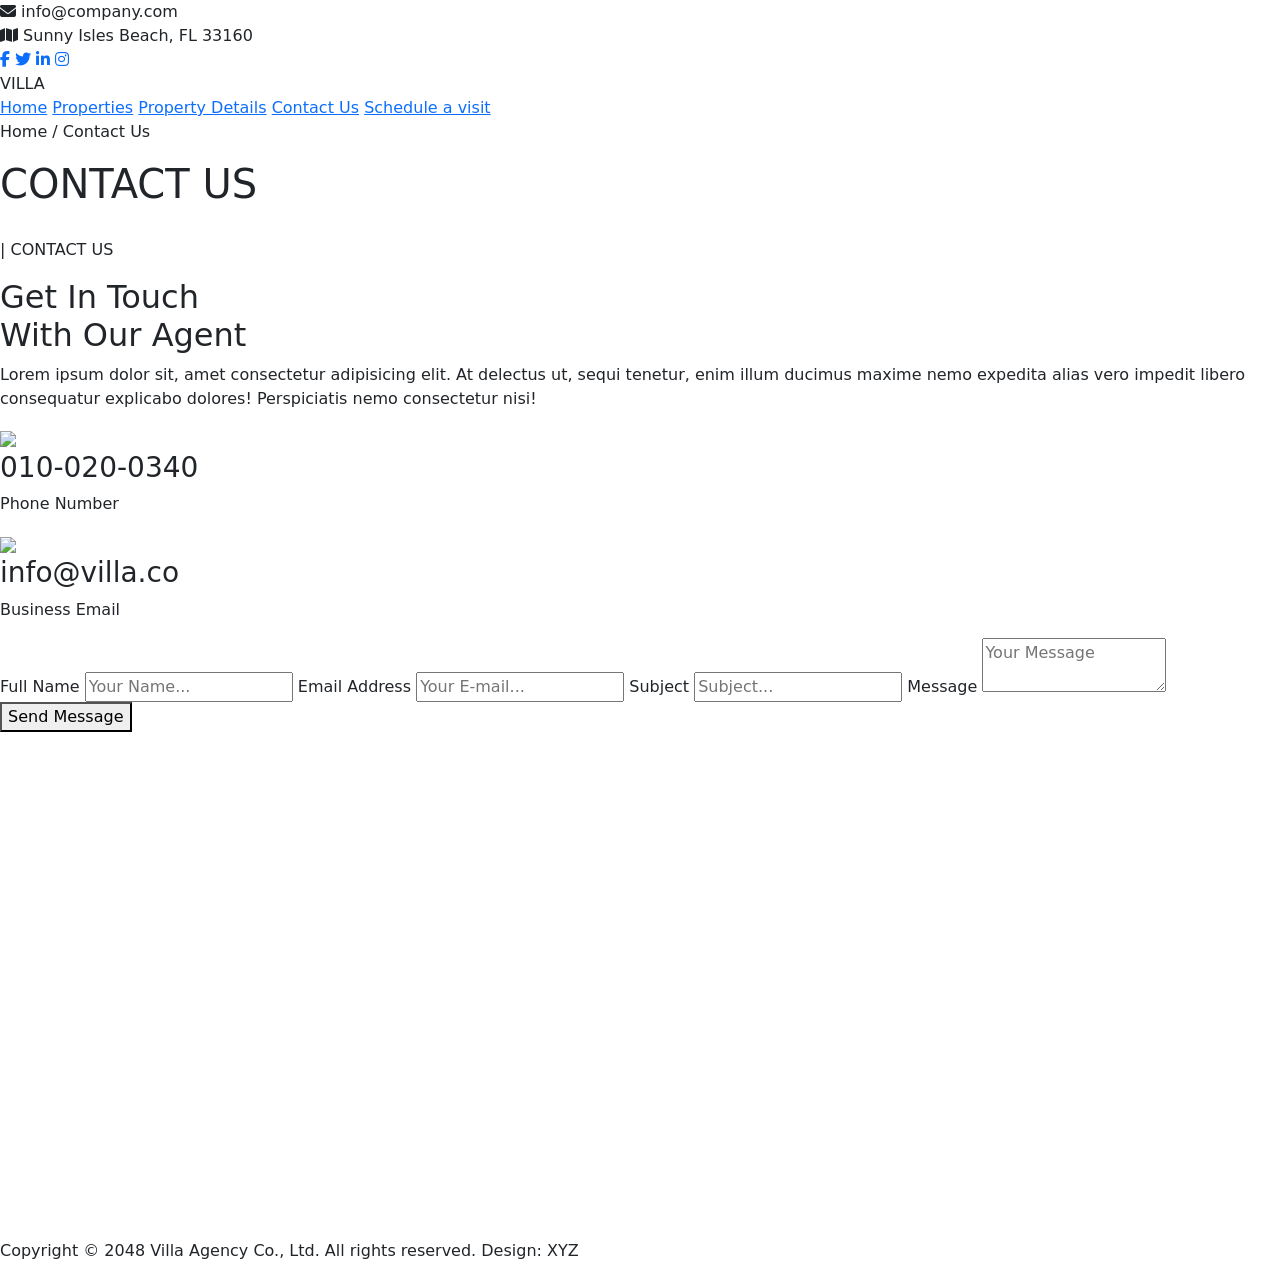
==== contact-us.html @ e9321ada "Rename villa/contact-us.html to contact-us.html" ====
<!DOCTYPE html>
<html lang="en">

<head>
  <meta charset="UTF-8">
  <meta name="viewport" content="width=device-width, initial-scale=1.0">
  <title>Contact Us</title>
  <link rel="stylesheet" href="https://cdn.jsdelivr.net/npm/bootstrap@5.3.8/dist/css/bootstrap.min.css" />
  <link rel="stylesheet" href="https://cdnjs.cloudflare.com/ajax/libs/font-awesome/6.5.0/css/all.min.css" />
  <link rel="stylesheet" href="styles.css" />

  <script src="https://cdn.jsdelivr.net/npm/bootstrap@5.3.8/dist/js/bootstrap.min.js"
    integrity="sha384-G/EV+4j2dNv+tEPo3++6LCgdCROaejBqfUeNjuKAiuXbjrxilcCdDz6ZAVfHWe1Y"
    crossorigin="anonymous"></script>
</head>

<body>
  <div class="top-navbar">
    <div class="left-section">
      <div class="contact-item">
        <i class="fas fa-envelope"></i>
        <span>info@company.com</span>
      </div>

      <div class="divider"></div>

      <div class="contact-item">
        <i class="fas fa-map"></i>
        <span>Sunny Isles Beach, FL 33160</span>
      </div>
    </div>

    <div class="right-section">
      <a href="#"><i class="fab fa-facebook-f"></i></a>
      <a href="#"><i class="fab fa-twitter"></i></a>
      <a href="#"><i class="fab fa-linkedin-in"></i></a>
      <a href="#"><i class="fab fa-instagram"></i></a>
    </div>
  </div>
  <header class="main-header">
    <div class="logo">VILLA</div>

    <nav class="nav-menu">
      <a href="index.html" class="nav-menu">Home</a>
      <a href="properties.html" class="nav-menu">Properties</a>
      <a href="property-details.html" class="nav-menu">Property Details</a>
      <a href="contact-us.html" class="nav-menu">Contact Us</a>

      <a href="#" class="schedule-btn"> Schedule a visit </a>
    </nav>
  </header>
  <div class="bg-section" style="margin-bottom: 30px;">
    <div class="second-pageheading">
      <p>Home / Contact Us</p>
    </div>
    <div class="banner-title2">
      <h1>CONTACT US</h1>
    </div>
  </div>
<div class="parent-con">

  <!-- LEFT CONTENT -->
  <div class="child1-con">
    <p class="title-con">| CONTACT US</p>

    <h2 class="subtitle-con">
      Get In Touch <br>
      With Our Agent
    </h2>

    <p>
      Lorem ipsum dolor sit, amet consectetur adipisicing elit. At delectus ut,
      sequi tenetur, enim illum ducimus maxime nemo expedita alias vero impedit
      libero consequatur explicabo dolores! Perspiciatis nemo consectetur nisi!
    </p>

    <div class="info-phone-email-con">
      <div class="contact-info-con">

        <div class="info-card">
          <img src="./Images/phone-icon.png" class="icon" />
          <div class="info-text">
            <h3>010-020-0340</h3>
            <p>Phone Number</p>
          </div>
        </div>

        <div class="info-card">
          <img src="./Images/email-icon.png" class="icon" />
          <div class="info-text">
            <h3>info@villa.co</h3>
            <p>Business Email</p>
          </div>
        </div>

      </div>
    </div>
  </div>


  <!-- RIGHT FORM -->
  <div class="child2-con">
    <div class="form-box">
      <form>
        <label>Full Name</label>
        <input type="text" placeholder="Your Name..." required />

        <label>Email Address</label>
        <input type="email" placeholder="Your E-mail..." required />

        <label>Subject</label>
        <input type="text" placeholder="Subject..." required />

        <label>Message</label>
        <textarea placeholder="Your Message"></textarea>

        <button type="submit">Send Message</button>
      </form>
    </div>
  </div>

</div>
    <div class="map-container">
  <iframe 
    src="https://www.google.com/maps?q=Sunny+Isles+Beach&output=embed"
    width="100%" 
    height="500"
    style="border:0;"
    allowfullscreen=""
    loading="lazy">
  </iframe>
</div>
    <footer class="footer-con">
      <p>
        Copyright © 2048 Villa Agency Co., Ltd. All rights reserved.
        Design: XYZ
      </p>
    </footer>
</body>

</html>
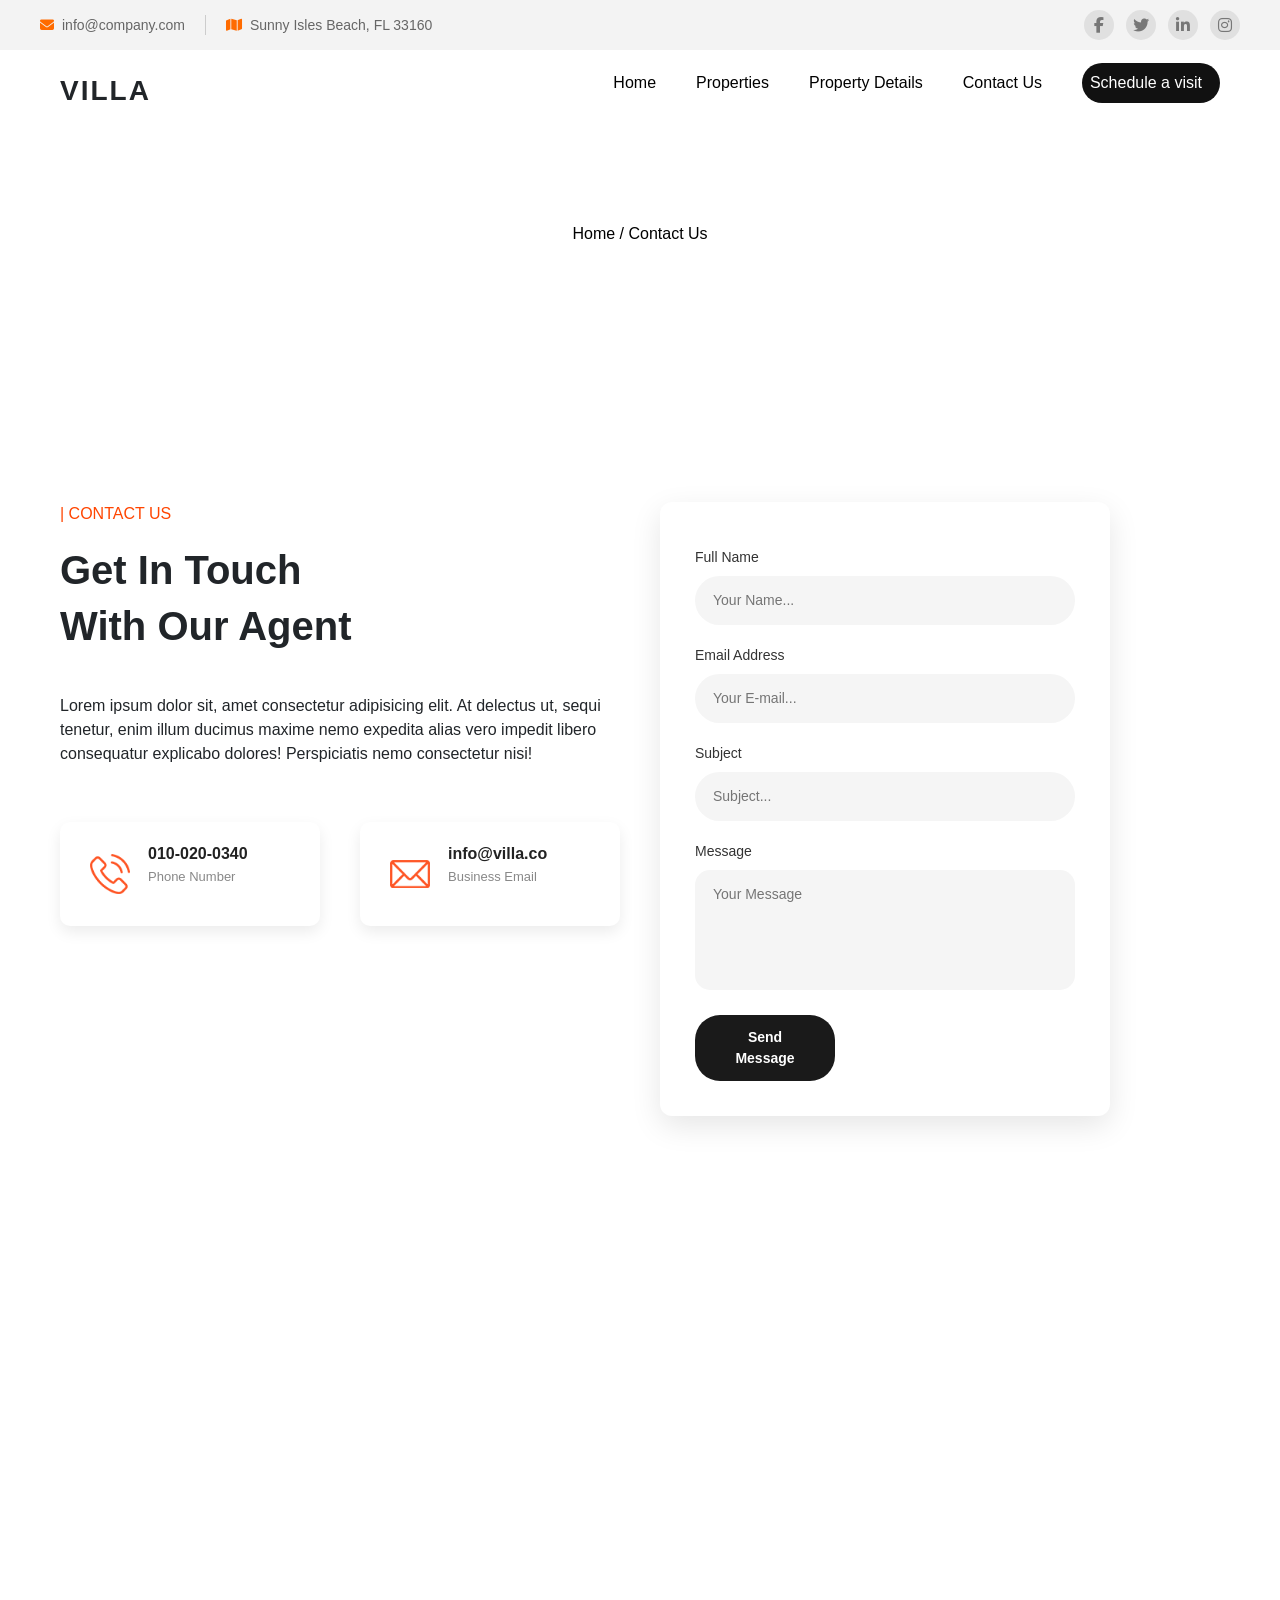
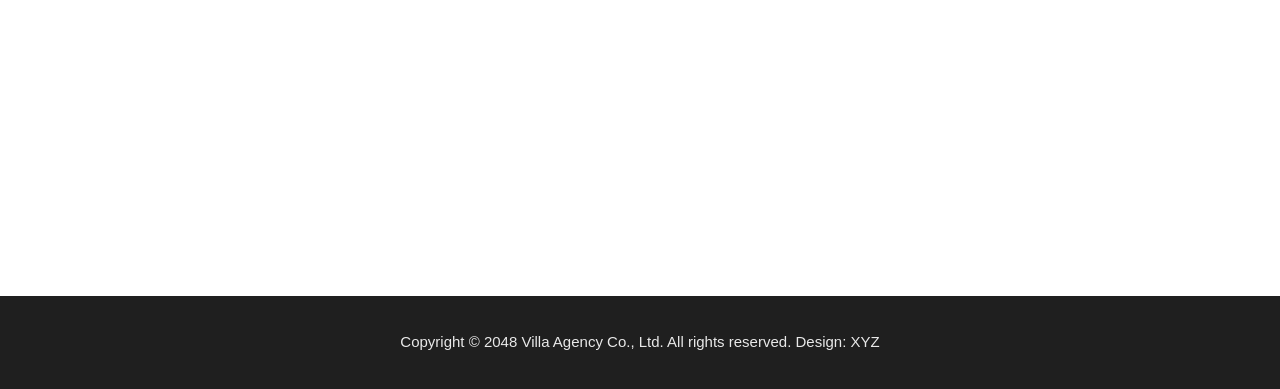
==== commit 5be3813e: "Update stylesheet and image paths in contact-us.html" ====
--- a/contact-us.html
+++ b/contact-us.html
@@ -7,7 +7,7 @@
   <title>Contact Us</title>
   <link rel="stylesheet" href="https://cdn.jsdelivr.net/npm/bootstrap@5.3.8/dist/css/bootstrap.min.css" />
   <link rel="stylesheet" href="https://cdnjs.cloudflare.com/ajax/libs/font-awesome/6.5.0/css/all.min.css" />
-  <link rel="stylesheet" href="styles.css" />
+  <link rel="stylesheet" href="villa/styles.css" />
 
   <script src="https://cdn.jsdelivr.net/npm/bootstrap@5.3.8/dist/js/bootstrap.min.js"
     integrity="sha384-G/EV+4j2dNv+tEPo3++6LCgdCROaejBqfUeNjuKAiuXbjrxilcCdDz6ZAVfHWe1Y"
@@ -78,7 +78,7 @@
       <div class="contact-info-con">
 
         <div class="info-card">
-          <img src="./Images/phone-icon.png" class="icon" />
+          <img src="villa/images/phone-icon.png" class="icon" />
           <div class="info-text">
             <h3>010-020-0340</h3>
             <p>Phone Number</p>
@@ -86,7 +86,7 @@
         </div>
 
         <div class="info-card">
-          <img src="./Images/email-icon.png" class="icon" />
+          <img src="villa/images/email-icon.png" class="icon" />
           <div class="info-text">
             <h3>info@villa.co</h3>
             <p>Business Email</p>
--- a/villa/styles.css
+++ b/villa/styles.css
@@ -0,0 +1,1334 @@
+* {
+  margin: 0;
+  padding: 0;
+  box-sizing: border-box;
+  font-family: Arial, Helvetica, sans-serif;
+}
+
+body {
+  overflow-x: hidden;
+}
+
+/*nav bar*/
+
+.top-navbar {
+  background-color: #f3f3f3;
+  padding: 10px 40px;
+  display: flex;
+  justify-content: space-between;
+  align-items: center;
+}
+
+/*contact items*/
+
+.left-section {
+  display: flex;
+  align-items: center;
+  gap: 20px;
+}
+
+.contact-item {
+  display: flex;
+  align-items: center;
+  gap: 8px;
+  color: #666;
+  font-size: 14px;
+}
+
+.contact-item i {
+  color: #ff6b00;
+}
+
+.divider {
+  width: 1px;
+  height: 20px;
+  background-color: #ccc;
+}
+
+/*socialmedia links*/
+
+.right-section {
+  display: flex;
+  gap: 12px;
+}
+
+.right-section a {
+  width: 30px;
+  height: 30px;
+  background-color: #e0e0e0;
+  border-radius: 50%;
+  display: flex;
+  align-items: center;
+  justify-content: center;
+  text-decoration: none;
+  color: #777;
+  transition: 0.3s;
+}
+
+.right-section a:hover {
+  background-color: #ff6b00;
+  color: white;
+}
+
+/*header*/
+
+.main-header {
+  background: #ffffff;
+  padding: 20px 60px;
+  display: flex;
+  align-items: center;
+  justify-content: space-between;
+}
+
+/*logo*/
+
+.logo {
+  font-size: 28px;
+  font-weight: 700;
+  letter-spacing: 2px;
+}
+
+/*nav bar*/
+
+.nav-menu {
+  display: flex;
+  gap: 40px;
+  justify-content: flex-end;
+}
+
+.nav-menu a {
+  text-decoration: none;
+  font-size: 16px;
+  font-weight: 500;
+  transition: 0.3s;
+}
+
+.nav-menu {
+  color: black;
+}
+
+.nav-menu a:hover {
+  color: #ff6b00;
+}
+
+.nav-menu a::after {
+  color: #ff6b00;
+}
+
+.schedule-btn {
+  display:flex;
+  align-items: center;
+  text-decoration: none;
+  background: #111;
+  color: #fff;
+  padding: 8px 18px 8px 8px;
+  border-radius: 30px;
+  font-size: 14px;
+  gap: 10px;
+  transition: 0.3s;
+  position: relative;
+  top: -8px;
+}
+
+.schedule-btn:hover {
+  color: #ff6b00;
+}
+
+/*banner*/
+
+.custom-caption {
+  top: 50%;
+  left: 8%;
+  transform: translateY(-50%);
+  bottom: auto;
+  right: auto;
+  text-align: left;
+}
+
+.location-badge {
+  background: white;
+  color: black;
+  padding: 6px 15px;
+  font-size: 14px;
+  border-radius: 4px;
+  display: inline-block;
+  margin-bottom: 20px;
+}
+
+.highlight {
+  color: #ff6b00;
+  font-weight: 600;
+}
+
+.banner-title {
+  font-size: 60px;
+  font-weight: 800;
+  color: white;
+  line-height: 1.2;
+}
+
+/*featured part*/
+
+@media (max-width: 992px) {
+  .container {
+    flex-direction: column;
+  }
+
+  .floating-icon {
+    left: 20px;
+  }
+}
+.featured {
+  background: #f5f5f5;
+  padding: 80px 0;
+}
+
+.container {
+  width: 90%;
+  max-width: 1200px;
+  margin: auto;
+  display: flex;
+  gap: 50px;
+  align-items: center;
+}
+
+.left {
+  position: relative;
+  flex: 1;
+}
+
+.main-img {
+  width: 100%;
+  border-radius: 10px;
+}
+
+.floating-icon {
+  position: absolute;
+  bottom: -30px;
+  left: -20px;
+  width: 90px;
+  height: 90px;
+  background: #ff6b00;
+  border-radius: 50%;
+  display: flex;
+  align-items: center;
+  justify-content: center;
+}
+
+.center {
+  flex: 1.2;
+}
+
+.label {
+  color: #ff6b00;
+  font-weight: 600;
+  font-size: 14px;
+  margin-bottom: 10px;
+}
+
+.center h2 {
+  font-size: 36px;
+  font-weight: 800;
+  margin-bottom: 30px;
+}
+
+.info-box {
+  background: #eeeeee;
+  padding: 25px;
+  border-radius: 10px;
+}
+
+.info-title {
+  color: #ff6b00;
+  font-weight: 600;
+  margin-bottom: 15px;
+}
+
+.info-text {
+  font-size: 14px;
+  color: #555;
+  line-height: 1.6;
+}
+
+.blue {
+  color: #007bff;
+}
+
+.link {
+  font-weight: 500;
+  margin: 15px 0;
+  cursor: pointer;
+}
+
+.right {
+  flex: 0.9;
+}
+
+.container .card {
+  background: white;
+  padding: 30px;
+  border-radius: 15px;
+  box-shadow: 0 15px 40px rgba(0, 0, 0, 0.05);
+}
+
+.item {
+  display: flex;
+  gap: 15px;
+  align-items: center;
+  padding: 20px 0;
+  border-bottom: 1px solid #eee;
+}
+
+.item:last-child {
+  border-bottom: none;
+}
+
+.item h4 {
+  margin-bottom: 5px;
+}
+
+.item span {
+  color: #777;
+  font-size: 14px;
+}
+
+/*video on top of background*/
+
+.video-section {
+  background-image: url("./Images/video-bg.jpg");
+  background-size: cover;
+  background-position: center;
+  padding: 80px 20px;
+  color: white;
+  height: 500px;
+}
+
+.small-title {
+  color: orange;
+  font-weight: bold;
+  text-align: center;
+}
+
+.small-title-2 {
+  text-align: center;
+}
+
+.video-box {
+  position: relative;
+  top: 50px;
+  width: 1000px;
+  height: 500px;
+  margin: 40px auto;
+}
+
+.video-box img {
+  width: 100%;
+  border-radius: 10px;
+}
+
+.play-button{
+  position:absolute;
+  top:50%;
+  left:50%;
+  transform:translate(-50%,-50%);
+  width:70px;
+  height:70px;
+  background:white;
+  border-radius:50%;
+  display:flex;
+  align-items:center;
+  justify-content:center;
+  color:#f35525;
+  font-size:22px;
+  cursor:pointer;
+  z-index:2;
+}
+
+/* glowing ring around button */
+.play-button::before{
+  content:"";
+  position:absolute;
+  width:95px;
+  height:95px;
+  border-radius:50%;
+  background:rgba(243,85,37,0.3);
+  z-index: index -1;;
+}
+
+/*stats*/
+
+.stats {
+  margin-top: 300px;
+  display: flex;
+  justify-content: space-around;
+}
+
+.stat {
+  display: inline-block;
+  background: #ffe9e3;
+  padding: 20px 40px;
+  margin: 40px;
+  border-radius: 8px;
+  position: relative;
+  width: auto;
+}
+
+.stat h2 {
+  color: #f35525;
+  margin: 0;
+  font-weight: bold;
+}
+
+.dot {
+  width: 30px;
+  height: 30px;
+  background: #f35525;
+  border-radius: 50%;
+  position: absolute;
+  top: -8px;
+  right: -8px;
+}
+
+/*best deals*/
+
+.section {
+  padding: 150px;
+}
+
+.top {
+  display: flex;
+  justify-content: space-between;
+  align-items: center;
+  margin-bottom: 40px;
+}
+
+.small {
+  color: #ff5a2c;
+  font-weight: bold;
+}
+
+.buttons button {
+  background: black;
+  color: white;
+  border: none;
+  padding: 12px 5px;
+  margin-left: 10px;
+  cursor: pointer;
+  border-radius: 5px;
+}
+
+.buttons button:hover {
+  background: #ff5a2c;
+}
+
+.content {
+  display: flex;
+  flex-wrap: wrap;
+  justify-content: space-between;
+  align-items: flex-start;
+}
+
+.info-box {
+  background: white;
+  padding: 25px;
+  border-radius: 10px;
+  width: 400px;
+  box-shadow: 0 0 10px rgba(0, 0, 0, 0.1);
+}
+
+.row {
+  display: flex;
+  justify-content: space-between;
+  padding: 12px 0;
+  border-bottom: 1px solid #eee;
+}
+
+.row:last-child {
+  border: none;
+}
+
+.image .deal img {
+  width: 420px;
+  height: 420px;
+  background: #ddd;
+}
+
+.extra {
+  width: 300px;
+}
+
+.extra h3 {
+  margin-top: 0;
+}
+
+.visit {
+  background: black;
+  color: white;
+  border: none;
+  padding: 12px 20px;
+  border-radius: 20px;
+  cursor: pointer;
+}
+
+.visit:hover {
+  background: #ff5a2c;
+}
+
+html {
+  scrollbar-width: none;
+}
+
+/*properties card*/
+
+.small-heading {
+  color: #ff5a2c;
+  font-weight: bold;
+  position: relative;
+  left: 45%;
+}
+
+.properties-title p,
+h2 {
+  text-align: center;
+}
+
+.container {
+  display: grid;
+  grid-template-columns: repeat(3, 1fr);
+  gap: 40px;
+  margin-top: 60px;
+  margin-bottom: 100px;
+}
+
+.container .card {
+  background: #fff;
+  border-radius: 12px;
+  overflow: hidden;
+  box-shadow: 0 0 10px rgba(0, 0, 0, 0.05);
+}
+
+.image img {
+  width: 100%;
+  height: auto;
+  object-fit: cover;
+  display: block;
+}
+
+.card-body {
+  padding: 25px;
+}
+
+.top {
+  display: flex;
+  justify-content: space-between;
+  align-items: center;
+  margin-bottom: 15px;
+}
+
+.tag {
+  background: #f1d6cc;
+  padding: 6px 14px;
+  border-radius: 6px;
+  font-size: 14px;
+}
+
+.price {
+  color: #ff5a2c;
+  font-weight: bold;
+  font-size: 20px;
+}
+
+.card-body h3 {
+  margin-bottom: 20px;
+  font-size: 20px;
+  color: #222;
+}
+
+.details {
+  display: grid;
+  grid-template-columns: repeat(2, 1fr);
+  row-gap: 10px;
+  font-size: 15px;
+  color: #555;
+  margin-bottom: 20px;
+}
+
+.details span:nth-child(5) {
+  grid-column: span 2;
+}
+
+hr {
+  border: none;
+  border-top: 1px solid #eee;
+  margin-bottom: 20px;
+}
+
+.container button{
+  background: black;
+  color: white;
+  border: none;
+  padding: 12px 20px;
+  border-radius: 50%;
+  cursor: pointer;
+  display: block;
+  margin: auto;
+  font-size: 14px;
+}
+
+/*contact us*/
+.contact-section {
+  background-image: url("./Images/contact-bg.jpg");
+  background-size: cover;
+  background-position: center;
+  padding: 80px 20px;
+  color: white;
+  height: 500px;
+}
+
+.map-box{
+width: 100%;
+max-width: 500px;
+height: 360px;
+border-radius:10px;
+overflow:hidden;
+}
+
+.map-box iframe{
+width:100%;
+height:100%;
+border:0;
+}
+
+.form-box{
+  width: 100%;
+  background: white;
+  padding: 35px;
+  border-radius: 12px;
+  box-shadow: 0 10px 30px rgba(0,0,0,0.1);
+}
+
+
+.form-box form{
+display:flex;
+flex-direction:column;
+}
+
+.form-box label{
+font-size:14px;
+margin-bottom:8px;
+margin-top:10px;
+color:#333;
+font-weight:500;
+}
+
+.form-box input,
+.form-box textarea{
+width:100%;
+padding:14px 18px;
+border:none;
+background:#f5f5f5;
+border-radius:25px;
+font-size:14px;
+outline:none;
+margin-bottom:10px;
+}
+
+.form-box textarea{
+height:120px;
+border-radius:15px;
+resize:none;
+}
+
+.form-box button{
+margin-top:15px;
+padding:12px 22px;
+background:#1a1a1a;
+color:white;
+border:none;
+border-radius:25px;
+font-size:14px;
+font-weight:600;
+cursor:pointer;
+width:140px;
+}
+
+.form-box button:hover{
+background:#ff5a3c;
+}
+
+.contact-info{
+display:flex;
+gap:40px;
+justify-content:center;
+margin-top:40px;
+}
+
+.info-card{
+display:flex;
+align-items:center;
+gap:18px;
+background:white;
+padding:22px 30px;
+border-radius:10px;
+box-shadow:0 6px 15px rgba(0,0,0,0.08);
+width:260px;
+}
+
+.icon{
+width:40px;
+height:40px;
+object-fit:contain;
+}
+
+.info-text h3{
+font-size:16px;
+font-weight:600;
+margin:0;
+color:#222;
+}
+
+.info-text p{
+font-size:13px;
+color:#888;
+margin-top:4px;
+}
+
+.info-phone-email{
+margin-top:40px;
+display:flex;
+justify-content:center;
+}
+
+/*footer*/
+
+.footer{
+background:#1f1f1f;
+color:#ffffff;
+text-align:center;
+padding:35px 20px;
+font-size:15px;
+position: relative;
+top: 550px;
+}
+
+.footer p{
+margin:0;
+opacity:0.9;
+}
+
+.bg-section{
+  background-image: url("./Images/page-heading-bg.jpg");
+  background-size: cover;
+  background-position: center;
+  padding: 80px 20px;
+  color: white;
+  height: 300px;
+  text-align: center;
+  
+}
+
+.second-pageheading {
+  display: inline-block;
+  color: black;
+  background-color: white;
+  padding: 10px 15px;
+  padding-bottom: 5px;
+  
+}
+
+.banner-title2 {
+  font-weight: 800;
+  font-size: 60px;
+  font: 60px Arieal,Helvetica,sans-sarif;
+  margin-bottom: 100px;
+}
+
+.proper-button {
+  display: grid;
+  justify-content: center;
+
+}
+
+.button-proper {
+  background-color: orangered;
+  border-radius: 5px;
+  padding: 10px 15px;
+  border: none;
+  color: white;
+}
+
+.pro-button {
+  background-color: #111;
+  color: white;
+  padding: 10px 15px;
+  border-radius: 5px;
+}
+
+.pro-buttons {
+  border-radius: 50%;
+  padding: 10px;
+  background-color: black;
+  color: white;
+}
+
+.container-single {
+  display: grid;
+  grid-template-columns:2fr 1fr;
+  justify-content: space-between;
+  column-gap: 30px;
+  margin-top: 30px;
+  margin-bottom: 50px;
+  padding: 0 100px;
+}
+
+.main-img-single {
+  width: 100%;
+  height: auto;
+}
+
+.head-single{
+  margin-left: 100px;
+  margin-right: 500px;
+}
+
+.single-app {
+  display: inline-block;
+  background-color: #c8a287;
+  border-radius: 5px;
+  padding: 10px;
+  padding-bottom: 5px;
+}
+
+.single-add h2{
+  text-align: left;
+  font-weight: bold;
+  margin-top: 10px;
+  margin-bottom: 20px;
+}
+
+.accordion-button::after {
+  display: none !important;
+}
+
+.accordion-button:not(.collapsed)::after {
+  display: none !important;
+}
+
+.parent-con {
+  margin-left: 100px;
+  margin-right: 100px;
+  display: flex;
+  justify-content: space-between;
+  gap: 40px;
+  max-width: 1200px;
+  margin: auto;
+  padding: 40px 20px;
+  margin-bottom: 80px;
+}
+
+.title-con {
+  color: orangered;
+}
+
+.subtitle-con {
+  text-align: left;
+  margin-bottom: 40px;
+  font-size: 40px;
+  line-height: 56px;
+  font-weight: 700;
+  text-transform: capitalize;
+}
+
+.child1-con {
+  display: flex;
+  flex-direction: column;
+  
+}
+
+.contact-info-con {
+display:flex;
+gap:40px;
+justify-content:center;
+margin-top:40px;
+flex-wrap:wrap;
+}
+
+
+.map-container{
+  width: 85%;
+  height: 520px;
+  margin: auto;
+  border-radius: 12px;
+  overflow: hidden;
+}
+
+.footer-con{
+background:#1f1f1f;
+color:#ffffff;
+text-align:center;
+padding:35px 20px;
+font-size:15px;
+margin-top: 140px;
+}
+
+.footer-con p{
+margin:0;
+opacity:0.9;
+}
+
+.footer-single{
+background:#1f1f1f;
+color:#ffffff;
+text-align:center;
+padding:35px 20px;
+font-size:15px;
+}
+
+.footer-single p{
+margin:0;
+opacity:0.9;
+}
+
+.footer-pro{
+background:black;
+color: white;
+text-align:center;
+padding:35px 20px;
+font-size:15px;
+}
+
+.footerpro p{
+margin:0;
+opacity:0.9;
+}
+
+.container-single .item {
+  padding-left: 50px;
+}
+
+/* contact form changes*/
+
+.child1-con,
+.child2-con{
+  flex: 1;
+}
+
+/*map changes*/
+
+.maps {
+  margin-top: 40px;
+}
+
+/* Responsive page changes */
+
+img{
+  max-width:100%;
+  height:auto;
+}
+
+.video-box{
+  width:100%;
+  max-width:1000px;
+  height:auto;
+}
+
+.video-box img{
+  width:100%;
+}
+
+/* Featured section */
+
+@media (max-width:992px){
+
+.container{
+  display:flex;
+  flex-direction:column;
+  gap:30px;
+}
+
+.left,
+.center,
+.right{
+  width:100%;
+}
+
+.center h2{
+  font-size:28px;
+}
+
+}
+
+/* Stat section */
+
+@media (max-width:768px){
+
+.stats{
+  flex-direction:column;
+  align-items:center;
+  margin-top:100px;
+}
+
+.stat{
+  width:80%;
+  margin:15px 0;
+}
+
+}
+
+/* Best Deal section */
+
+@media (max-width:992px){
+
+.section{
+  padding:60px 20px;
+}
+
+.top{
+  flex-direction:column;
+  gap:20px;
+  text-align:center;
+}
+
+.content{
+  flex-direction:column;
+  align-items:center;
+  gap:30px;
+}
+
+.info-box,
+.extra{
+  width:100%;
+}
+
+}
+
+/* Properties Card */
+
+.container{
+grid-template-columns: repeat(3,1fr);
+}
+
+
+.container{
+display:grid;
+grid-template-columns: repeat(auto-fit,minmax(280px,1fr));
+gap:40px;
+}
+
+/* Contact Form */
+
+@media (max-width:992px){
+
+.map-box{
+width:100%;
+left:0;
+top:0;
+margin-bottom:30px;
+}
+
+.form-box{
+width:100%;
+left:0;
+top:0;
+}
+
+.contact-info{
+flex-direction:column;
+align-items:center;
+}
+
+
+.contact-section{
+height:auto;
+padding:60px 20px;
+}
+
+@media (max-width: 768px){
+
+.parent-con{
+  flex-direction: column;
+}
+
+.child1-con,
+.child2-con{
+  width: 100%;
+}
+
+.subtitle-con{
+  font-size: 32px;
+  line-height: 42px;
+}
+
+}
+
+}
+
+/* Nav Bar */
+
+@media (max-width:768px){
+
+.top-navbar{
+flex-direction:column;
+gap:10px;
+text-align:center;
+}
+
+.main-header{
+flex-direction:column;
+gap:20px;
+padding:20px;
+}
+
+.nav-menu{
+flex-wrap:wrap;
+justify-content:center;
+gap:20px;
+}
+
+.schedule-btn{
+top:0;
+}
+
+.banner-title{
+font-size:36px;
+}
+
+}
+
+/* Property details changes for responsive */
+
+/* ===== SINGLE PROPERTY SECTION ===== */
+
+.container-single{
+  display:grid;
+  grid-template-columns:2fr 1fr;
+  gap:40px;
+  padding:0 80px;
+}
+
+@media (max-width:992px){
+
+.container-single{
+grid-template-columns:1fr;
+padding:0 30px;
+}
+
+.right{
+margin-top:30px;
+}
+
+}
+
+/* ===== PROPERTY TEXT SECTION ===== */
+
+.head-single{
+margin-left:100px;
+margin-right:100px;
+}
+
+@media (max-width:992px){
+
+.head-single{
+margin-left:30px;
+margin-right:30px;
+}
+
+}
+
+/* ===== BEST DEAL SECTION ===== */
+
+.section{
+padding:100px 80px;
+}
+
+@media (max-width:992px){
+
+.section{
+padding:60px 20px;
+}
+
+.top{
+flex-direction:column;
+gap:20px;
+text-align:center;
+}
+
+.content{
+flex-direction:column;
+gap:30px;
+}
+
+.info-box,
+.extra{
+width:100%;
+}
+
+.image.deal img{
+width:100%;
+height:auto;
+}
+
+}
+
+/* ===== NAVBAR ===== */
+
+@media (max-width:768px){
+
+.top-navbar{
+flex-direction:column;
+gap:10px;
+text-align:center;
+}
+
+.main-header{
+flex-direction:column;
+gap:20px;
+padding:20px;
+}
+
+.nav-menu{
+flex-wrap:wrap;
+justify-content:center;
+gap:15px;
+}
+
+}
+
+/* ===== BANNER ===== */
+
+@media (max-width:768px){
+
+.banner-title2{
+font-size:36px;
+}
+
+.bg-section{
+height:auto;
+padding:60px 20px;
+}
+
+}
+
+/* ===== IMAGE FIX ===== */
+
+img{
+max-width:100%;
+height:auto;
+display:block;
+}
+
+/* ===== BUTTON GROUP ===== */
+
+.buttons{
+display:flex;
+flex-wrap:wrap;
+gap:10px;
+justify-content:center;
+}
+
+/* ===== CARD INFO ===== */
+
+.info-box{
+width:100%;
+max-width:400px;
+}
+
+/* ===== EXTRA SECTION ===== */
+
+.extra{
+max-width:400px;
+}
+
+/* Home page accordion change */
+
+/* FEATURED ACCORDION FIX */
+
+.info-box .accordion-item{
+border:none;
+background:white;
+border-bottom:1px solid #ddd;
+}
+
+.info-box .accordion-button{
+background:white;
+color:#222;
+font-weight:600;
+box-shadow:none;
+padding:15px;
+}
+
+.info-box .accordion-button:not(.collapsed){
+background:white;
+color:#ff6b00;
+box-shadow:none;
+}
+
+.info-box .accordion-body{
+background:white;
+font-size:14px;
+line-height:1.6;
+}
+
+/* remove bootstrap arrow */
+.info-box .accordion-button::after{
+display:none;
+}
+
+/* map box and form box change */
+
+.contact-container{
+display:flex;
+justify-content:center;
+gap:40px;
+align-items:flex-start;
+flex-wrap:wrap;
+margin-top:50px;
+}
+
+.map-box{
+width:500px;
+height:360px;
+}
+
+.form-box{
+width:450px;
+}
+
+.contact-container{
+display:flex;
+justify-content:center;
+gap:40px;
+align-items:flex-start;
+flex-wrap:wrap;
+margin-top:50px;
+}
+
+.map-area{
+display:flex;
+flex-direction:column;
+gap:25px;
+max-width:500px;
+width:100%;
+}
+
+.map-box{
+width:100%;
+height:360px;
+border-radius:10px;
+overflow:hidden;
+}
+
+.map-box iframe{
+width:100%;
+height:100%;
+border:0;
+}
+
+.contact-info{
+display:flex;
+gap:20px;
+}
+
+.info-card{
+flex:1;
+}
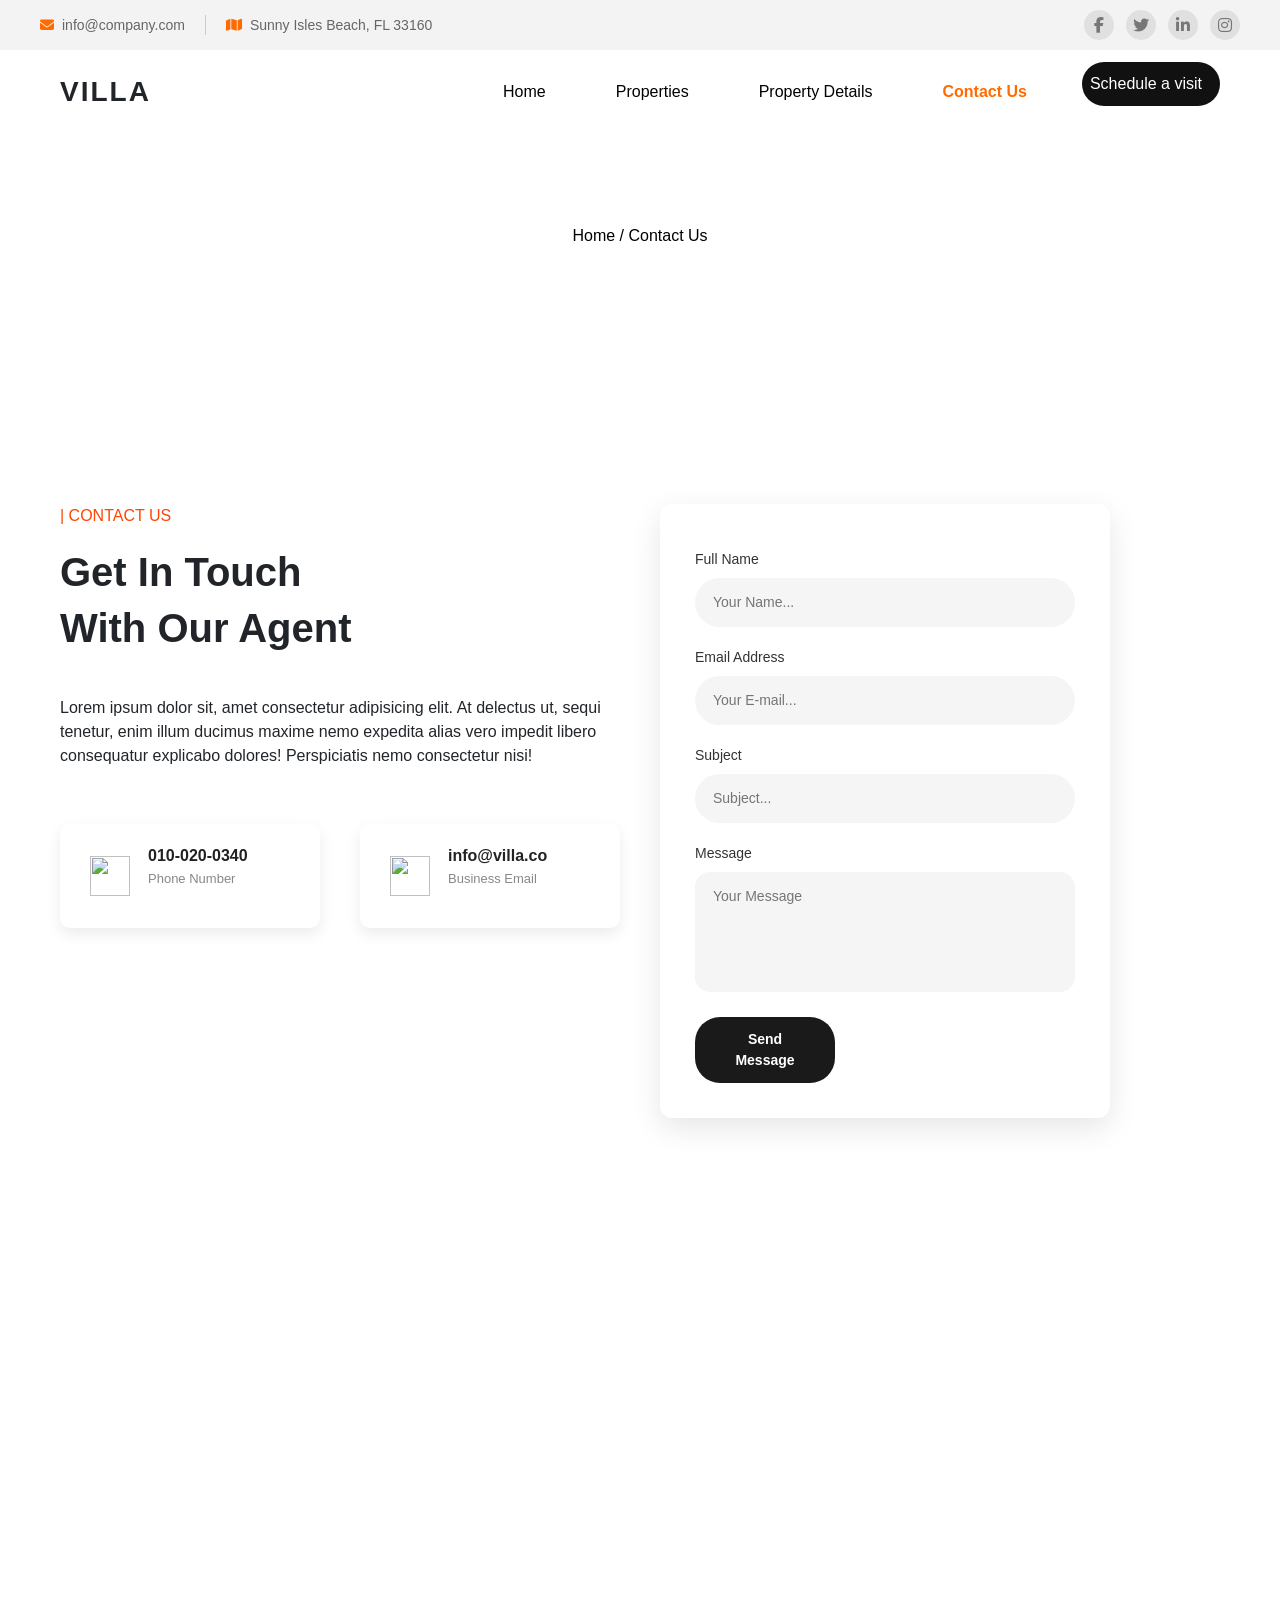
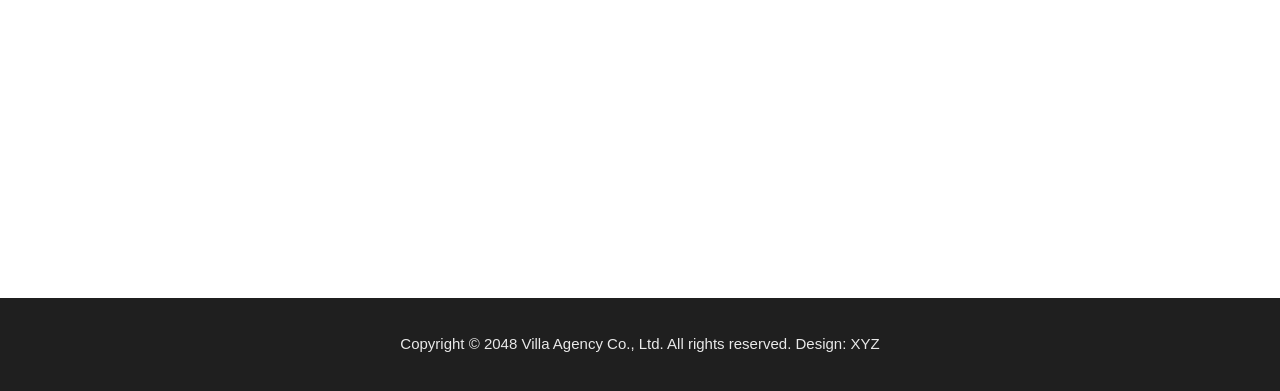
==== commit bc483331: "first commit" ====
--- a/contact-us.html
+++ b/contact-us.html
@@ -7,7 +7,7 @@
   <title>Contact Us</title>
   <link rel="stylesheet" href="https://cdn.jsdelivr.net/npm/bootstrap@5.3.8/dist/css/bootstrap.min.css" />
   <link rel="stylesheet" href="https://cdnjs.cloudflare.com/ajax/libs/font-awesome/6.5.0/css/all.min.css" />
-  <link rel="stylesheet" href="villa/styles.css" />
+  <link rel="stylesheet" href="styles.css" />
 
   <script src="https://cdn.jsdelivr.net/npm/bootstrap@5.3.8/dist/js/bootstrap.min.js"
     integrity="sha384-G/EV+4j2dNv+tEPo3++6LCgdCROaejBqfUeNjuKAiuXbjrxilcCdDz6ZAVfHWe1Y"
@@ -41,10 +41,10 @@
     <div class="logo">VILLA</div>
 
     <nav class="nav-menu">
-      <a href="index.html" class="nav-menu">Home</a>
-      <a href="properties.html" class="nav-menu">Properties</a>
-      <a href="property-details.html" class="nav-menu">Property Details</a>
-      <a href="contact-us.html" class="nav-menu">Contact Us</a>
+      <a href="index.html" class="nav-menu nav-link">Home</a>
+      <a href="properties.html" class="nav-menu nav-link">Properties</a>
+      <a href="property-details.html" class="nav-menu nav-link">Property Details</a>
+      <a href="contact-us.html" class="nav-menu nav-link active">Contact Us</a>
 
       <a href="#" class="schedule-btn"> Schedule a visit </a>
     </nav>
@@ -78,7 +78,7 @@
       <div class="contact-info-con">
 
         <div class="info-card">
-          <img src="villa/images/phone-icon.png" class="icon" />
+          <img src="./Images/phone-icon.png" class="icon" />
           <div class="info-text">
             <h3>010-020-0340</h3>
             <p>Phone Number</p>
@@ -86,7 +86,7 @@
         </div>
 
         <div class="info-card">
-          <img src="villa/images/email-icon.png" class="icon" />
+          <img src="./Images/email-icon.png" class="icon" />
           <div class="info-text">
             <h3>info@villa.co</h3>
             <p>Business Email</p>
@@ -138,4 +138,4 @@
     </footer>
 </body>
 
-</html>
+</html>
--- a/styles.css
+++ b/styles.css
@@ -0,0 +1,1340 @@
+* {
+  margin: 0;
+  padding: 0;
+  box-sizing: border-box;
+  font-family: Arial, Helvetica, sans-serif;
+}
+
+body {
+  overflow-x: hidden;
+}
+
+/*nav bar*/
+
+.top-navbar {
+  background-color: #f3f3f3;
+  padding: 10px 40px;
+  display: flex;
+  justify-content: space-between;
+  align-items: center;
+}
+
+/*contact items*/
+
+.left-section {
+  display: flex;
+  align-items: center;
+  gap: 20px;
+}
+
+.contact-item {
+  display: flex;
+  align-items: center;
+  gap: 8px;
+  color: #666;
+  font-size: 14px;
+}
+
+.contact-item i {
+  color: #ff6b00;
+}
+
+.divider {
+  width: 1px;
+  height: 20px;
+  background-color: #ccc;
+}
+
+/*socialmedia links*/
+
+.right-section {
+  display: flex;
+  gap: 12px;
+}
+
+.right-section a {
+  width: 30px;
+  height: 30px;
+  background-color: #e0e0e0;
+  border-radius: 50%;
+  display: flex;
+  align-items: center;
+  justify-content: center;
+  text-decoration: none;
+  color: #777;
+  transition: 0.3s;
+}
+
+.right-section a:hover {
+  background-color: #ff6b00;
+  color: white;
+}
+
+/*header*/
+
+.main-header {
+  background: #ffffff;
+  padding: 20px 60px;
+  display: flex;
+  align-items: center;
+  justify-content: space-between;
+}
+
+/*logo*/
+
+.logo {
+  font-size: 28px;
+  font-weight: 700;
+  letter-spacing: 2px;
+}
+
+/*nav bar*/
+
+.nav-menu {
+  display: flex;
+  gap: 40px;
+  justify-content: flex-end;
+}
+
+.nav-menu a {
+  text-decoration: none;
+  font-size: 16px;
+  font-weight: 500;
+  transition: 0.3s;
+}
+
+.nav-menu {
+  color: black;
+}
+
+.nav-menu a:hover {
+  color: #ff6b00;
+}
+
+.nav-menu a::after {
+  color: #ff6b00;
+}
+
+.schedule-btn {
+  display: flex;
+  align-items: center;
+  text-decoration: none;
+  background: #111;
+  color: #fff;
+  padding: 8px 18px 8px 8px;
+  border-radius: 30px;
+  font-size: 14px;
+  gap: 10px;
+  transition: 0.3s;
+  position: relative;
+  top: -8px;
+}
+
+.schedule-btn:hover {
+  color: #ff6b00;
+}
+
+/*banner*/
+
+.custom-caption {
+  top: 50%;
+  left: 8%;
+  transform: translateY(-50%);
+  bottom: auto;
+  right: auto;
+  text-align: left;
+}
+
+.location-badge {
+  background: white;
+  color: black;
+  padding: 6px 15px;
+  font-size: 14px;
+  border-radius: 4px;
+  display: inline-block;
+  margin-bottom: 20px;
+}
+
+.highlight {
+  color: #ff6b00;
+  font-weight: 600;
+}
+
+.banner-title {
+  font-size: 60px;
+  font-weight: 800;
+  color: white;
+  line-height: 1.2;
+}
+
+/*featured part*/
+
+@media (max-width: 992px) {
+  .container {
+    flex-direction: column;
+  }
+
+  .floating-icon {
+    left: 20px;
+  }
+}
+.featured {
+  background: #f5f5f5;
+  padding: 80px 0;
+}
+
+.container {
+  width: 90%;
+  max-width: 1200px;
+  margin: auto;
+  display: flex;
+  gap: 50px;
+  align-items: center;
+}
+
+.left {
+  position: relative;
+  flex: 1;
+}
+
+.main-img {
+  width: 100%;
+  border-radius: 10px;
+}
+
+.floating-icon {
+  position: absolute;
+  bottom: -30px;
+  left: -20px;
+  width: 90px;
+  height: 90px;
+  background: #ff6b00;
+  border-radius: 50%;
+  display: flex;
+  align-items: center;
+  justify-content: center;
+}
+
+.center {
+  flex: 1.2;
+}
+
+.label {
+  color: #ff6b00;
+  font-weight: 600;
+  font-size: 14px;
+  margin-bottom: 10px;
+}
+
+.center h2 {
+  font-size: 36px;
+  font-weight: 800;
+  margin-bottom: 30px;
+}
+
+.info-box {
+  background: #eeeeee;
+  padding: 25px;
+  border-radius: 10px;
+}
+
+.info-title {
+  color: #ff6b00;
+  font-weight: 600;
+  margin-bottom: 15px;
+}
+
+.info-text {
+  font-size: 14px;
+  color: #555;
+  line-height: 1.6;
+}
+
+.blue {
+  color: #007bff;
+}
+
+.link {
+  font-weight: 500;
+  margin: 15px 0;
+  cursor: pointer;
+}
+
+.right {
+  flex: 0.9;
+}
+
+.container .card {
+  background: white;
+  padding: 30px;
+  border-radius: 15px;
+  box-shadow: 0 15px 40px rgba(0, 0, 0, 0.05);
+}
+
+.item {
+  display: flex;
+  gap: 15px;
+  align-items: center;
+  padding: 20px 0;
+  border-bottom: 1px solid #eee;
+}
+
+.item:last-child {
+  border-bottom: none;
+}
+
+.item h4 {
+  margin-bottom: 5px;
+}
+
+.item span {
+  color: #777;
+  font-size: 14px;
+}
+
+/*video on top of background*/
+
+.video-section {
+  background-image: url("./Images/video-bg.jpg");
+  background-size: cover;
+  background-position: center;
+  padding: 80px 20px;
+  color: white;
+  height: 500px;
+}
+
+.small-title {
+  color: orange;
+  font-weight: bold;
+  text-align: center;
+}
+
+.small-title-2 {
+  text-align: center;
+}
+
+.video-box {
+  position: relative;
+  top: 50px;
+  width: 1000px;
+  height: 500px;
+  margin: 40px auto;
+}
+
+.video-box img {
+  width: 100%;
+  border-radius: 10px;
+}
+
+.play-button {
+  position: absolute;
+  top: 50%;
+  left: 50%;
+  transform: translate(-50%, -50%);
+  width: 70px;
+  height: 70px;
+  background: white;
+  border-radius: 50%;
+  display: flex;
+  align-items: center;
+  justify-content: center;
+  color: #f35525;
+  font-size: 22px;
+  cursor: pointer;
+  z-index: 2;
+}
+
+/* glowing ring around button */
+.play-button::before {
+  content: "";
+  position: absolute;
+  width: 95px;
+  height: 95px;
+  border-radius: 50%;
+  background: rgba(243, 85, 37, 0.3);
+  z-index: -2;
+}
+
+/*stats*/
+
+.stats {
+  margin-top: 300px;
+  display: flex;
+  justify-content: space-around;
+}
+
+.stat {
+  display: inline-block;
+  background: #ffe9e3;
+  padding: 20px 40px;
+  margin: 40px;
+  border-radius: 8px;
+  position: relative;
+  width: auto;
+}
+
+.stat h2 {
+  color: #f35525;
+  margin: 0;
+  font-weight: bold;
+}
+
+.dot {
+  width: 30px;
+  height: 30px;
+  background: #f35525;
+  border-radius: 50%;
+  position: absolute;
+  top: -8px;
+  right: -8px;
+}
+
+/*best deals*/
+
+.section {
+  padding: 150px;
+}
+
+.top {
+  display: flex;
+  justify-content: space-between;
+  align-items: center;
+  margin-bottom: 40px;
+}
+
+.small {
+  color: #ff5a2c;
+  font-weight: bold;
+}
+
+.buttons button {
+  background: black;
+  color: white;
+  border: none;
+  padding: 12px 5px;
+  margin-left: 10px;
+  cursor: pointer;
+  border-radius: 5px;
+}
+
+.buttons button:hover {
+  background: #ff5a2c;
+}
+
+.content {
+  display: flex;
+  flex-wrap: wrap;
+  justify-content: space-between;
+  align-items: flex-start;
+}
+
+.info-box {
+  background: white;
+  padding: 25px;
+  border-radius: 10px;
+  width: 400px;
+  box-shadow: 0 0 10px rgba(0, 0, 0, 0.1);
+}
+
+.row {
+  display: flex;
+  justify-content: space-between;
+  padding: 12px 0;
+  border-bottom: 1px solid #eee;
+}
+
+.row:last-child {
+  border: none;
+}
+
+.image .deal img {
+  width: 420px;
+  height: 420px;
+  background: #ddd;
+}
+
+.extra {
+  width: 300px;
+}
+
+.extra h3 {
+  margin-top: 0;
+}
+
+.visit {
+  background: black;
+  color: white;
+  border: none;
+  padding: 12px 20px;
+  border-radius: 20px;
+  cursor: pointer;
+}
+
+.visit:hover {
+  background: #ff5a2c;
+}
+
+html {
+  scrollbar-width: none;
+}
+
+/*properties card*/
+
+.small-heading {
+  color: #ff5a2c;
+  font-weight: bold;
+  position: relative;
+  left: 45%;
+}
+
+.properties-title p,
+h2 {
+  text-align: center;
+}
+
+.container {
+  display: grid;
+  grid-template-columns: repeat(3, 1fr);
+  gap: 40px;
+  margin-top: 60px;
+  margin-bottom: 100px;
+}
+
+.container .card {
+  background: #fff;
+  border-radius: 12px;
+  overflow: hidden;
+  box-shadow: 0 0 10px rgba(0, 0, 0, 0.05);
+}
+
+.image img {
+  width: 100%;
+  height: auto;
+  object-fit: cover;
+  display: block;
+}
+
+.card-body {
+  padding: 25px;
+}
+
+.top {
+  display: flex;
+  justify-content: space-between;
+  align-items: center;
+  margin-bottom: 15px;
+}
+
+.tag {
+  background: #f1d6cc;
+  padding: 6px 14px;
+  border-radius: 6px;
+  font-size: 14px;
+}
+
+.price {
+  color: #ff5a2c;
+  font-weight: bold;
+  font-size: 20px;
+}
+
+.card-body h3 {
+  margin-bottom: 20px;
+  font-size: 20px;
+  color: #222;
+}
+
+.details {
+  display: grid;
+  grid-template-columns: repeat(2, 1fr);
+  row-gap: 10px;
+  font-size: 15px;
+  color: #555;
+  margin-bottom: 20px;
+}
+
+.details span:nth-child(5) {
+  grid-column: span 2;
+}
+
+hr {
+  border: none;
+  border-top: 1px solid #eee;
+  margin-bottom: 20px;
+}
+
+.container button {
+  background: black;
+  color: white;
+  border: none;
+  padding: 12px 20px;
+  border-radius: 50%;
+  cursor: pointer;
+  display: block;
+  margin: auto;
+  font-size: 14px;
+}
+
+/*contact us*/
+.contact-section {
+  background-image: url("./Images/contact-bg.jpg");
+  background-size: cover;
+  background-position: center;
+  padding: 80px 20px;
+  color: white;
+  margin-bottom:100px;
+  height: 500px;
+}
+
+.map-box {
+  width: 100%;
+  max-width: 500px;
+  height: 360px;
+  border-radius: 10px;
+  overflow: hidden;
+}
+
+.map-box iframe {
+  width: 100%;
+  height: 100%;
+  border: 0;
+}
+
+.form-box {
+  width: 100%;
+  background: white;
+  padding: 35px;
+  border-radius: 12px;
+  box-shadow: 0 10px 30px rgba(0, 0, 0, 0.1);
+}
+
+.form-box form {
+  display: flex;
+  flex-direction: column;
+}
+
+.form-box label {
+  font-size: 14px;
+  margin-bottom: 8px;
+  margin-top: 10px;
+  color: #333;
+  font-weight: 500;
+}
+
+.form-box input,
+.form-box textarea {
+  width: 100%;
+  padding: 14px 18px;
+  border: none;
+  background: #f5f5f5;
+  border-radius: 25px;
+  font-size: 14px;
+  outline: none;
+  margin-bottom: 10px;
+}
+
+.form-box textarea {
+  height: 120px;
+  border-radius: 15px;
+  resize: none;
+}
+
+.form-box button {
+  margin-top: 15px;
+  padding: 12px 22px;
+  background: #1a1a1a;
+  color: white;
+  border: none;
+  border-radius: 25px;
+  font-size: 14px;
+  font-weight: 600;
+  cursor: pointer;
+  width: 140px;
+}
+
+.form-box button:hover {
+  background: #ff5a3c;
+}
+
+.contact-info {
+  display: flex;
+  gap: 40px;
+  justify-content: center;
+  margin-top: 40px;
+}
+
+.info-card {
+  display: flex;
+  align-items: center;
+  gap: 18px;
+  background: white;
+  padding: 22px 30px;
+  border-radius: 10px;
+  box-shadow: 0 6px 15px rgba(0, 0, 0, 0.08);
+  width: 260px;
+}
+
+.icon {
+  width: 40px;
+  height: 40px;
+  object-fit: contain;
+}
+
+.info-text h3 {
+  font-size: 16px;
+  font-weight: 600;
+  margin: 0;
+  color: #222;
+}
+
+.info-text p {
+  font-size: 13px;
+  color: #888;
+  margin-top: 4px;
+}
+
+.info-phone-email {
+  margin-top: 40px;
+  display: flex;
+  justify-content: center;
+}
+
+/*footer*/
+
+.footer {
+  background: #1f1f1f;
+  color: #ffffff;
+  text-align: center;
+  padding: 35px 20px;
+  font-size: 15px;
+  position: relative;
+  top: 350px;
+}
+
+.footer p {
+  margin: 0;
+  opacity: 0.9;
+}
+
+.bg-section {
+  background-image: url("./Images/page-heading-bg.jpg");
+  background-size: cover;
+  background-position: center;
+  padding: 80px 20px;
+  color: white;
+  height: 300px;
+  text-align: center;
+}
+
+.second-pageheading {
+  display: inline-block;
+  color: black;
+  background-color: white;
+  padding: 10px 15px;
+  padding-bottom: 5px;
+}
+
+.banner-title2 {
+  font-weight: 800;
+  font-size: 60px;
+  font:
+    60px Arieal,
+    Helvetica,
+    sans-sarif;
+  margin-bottom: 100px;
+}
+
+.proper-button {
+  display: grid;
+  justify-content: center;
+}
+
+.button-proper {
+  background-color: orangered;
+  border-radius: 5px;
+  padding: 10px 15px;
+  border: none;
+  color: white;
+}
+
+.pro-button {
+  background-color: #111;
+  color: white;
+  padding: 10px 15px;
+  border-radius: 5px;
+}
+
+.pro-buttons {
+  width: 40px;
+  height: 40px;
+  border-radius: 50%;
+  background: black;
+  color: white;
+  border: none;
+}
+
+.container-single {
+  display: grid;
+  grid-template-columns: 2fr 1fr;
+  justify-content: space-between;
+  column-gap: 30px;
+  margin-top: 30px;
+  margin-bottom: 50px;
+  padding: 0 100px;
+}
+
+.main-img-single {
+  width: 100%;
+  height: auto;
+}
+
+.head-single {
+  margin-left: 100px;
+  margin-right: 500px;
+}
+
+.single-app {
+  display: inline-block;
+  background-color: #c8a287;
+  border-radius: 5px;
+  padding: 10px;
+  padding-bottom: 5px;
+}
+
+.single-add h2 {
+  text-align: left;
+  font-weight: bold;
+  margin-top: 10px;
+  margin-bottom: 20px;
+}
+
+.accordion-button::after {
+  display: none !important;
+}
+
+.accordion-button:not(.collapsed)::after {
+  display: none !important;
+}
+
+.parent-con {
+  margin-left: 100px;
+  margin-right: 100px;
+  display: flex;
+  justify-content: space-between;
+  gap: 40px;
+  max-width: 1200px;
+  margin: auto;
+  padding: 40px 20px;
+  margin-bottom: 80px;
+}
+
+.title-con {
+  color: orangered;
+}
+
+.subtitle-con {
+  text-align: left;
+  margin-bottom: 40px;
+  font-size: 40px;
+  line-height: 56px;
+  font-weight: 700;
+  text-transform: capitalize;
+}
+
+.child1-con {
+  display: flex;
+  flex-direction: column;
+}
+
+.contact-info-con {
+  display: flex;
+  gap: 40px;
+  justify-content: center;
+  margin-top: 40px;
+  flex-wrap: wrap;
+}
+
+.map-container {
+  width: 85%;
+  height: 520px;
+  margin: auto;
+  border-radius: 12px;
+  overflow: hidden;
+}
+
+.footer-con {
+  background: #1f1f1f;
+  color: #ffffff;
+  text-align: center;
+  padding: 35px 20px;
+  font-size: 15px;
+  margin-top: 140px;
+}
+
+.footer-con p {
+  margin: 0;
+  opacity: 0.9;
+}
+
+.footer-single {
+  background: #1f1f1f;
+  color: #ffffff;
+  text-align: center;
+  padding: 35px 20px;
+  font-size: 15px;
+}
+
+.footer-single p {
+  margin: 0;
+  opacity: 0.9;
+}
+
+.footer-pro {
+  background: black;
+  color: white;
+  text-align: center;
+  padding: 35px 20px;
+  font-size: 15px;
+  position: relative;
+  top: 70px;
+}
+
+.footer-pro p {
+  margin: 0;
+  opacity: 0.9;
+}
+
+.container-single .item {
+  padding-left: 50px;
+}
+
+/* contact form changes*/
+
+.child1-con,
+.child2-con {
+  flex: 1;
+}
+
+/*map changes*/
+
+.maps {
+  margin-top: 40px;
+}
+
+/* Responsive page changes */
+
+img {
+  max-width: 100%;
+  height: auto;
+}
+
+.video-box {
+  width: 100%;
+  max-width: 1000px;
+  height: auto;
+}
+
+.video-box img {
+  width: 100%;
+}
+
+/* Featured section */
+
+@media (max-width: 992px) {
+  .container {
+    display: flex;
+    flex-direction: column;
+    gap: 30px;
+  }
+
+  .left,
+  .center,
+  .right {
+    width: 100%;
+  }
+
+  .center h2 {
+    font-size: 28px;
+  }
+}
+
+/* Stat section */
+
+@media (max-width: 768px) {
+  .stats {
+    flex-direction: column;
+    align-items: center;
+    margin-top: 100px;
+  }
+
+  .stat {
+    width: 80%;
+    margin: 15px 0;
+  }
+}
+
+/* Best Deal section */
+
+@media (max-width: 992px) {
+  .section {
+    padding: 60px 20px;
+  }
+
+  .top {
+    flex-direction: column;
+    gap: 20px;
+    text-align: center;
+  }
+
+  .content {
+    flex-direction: column;
+    align-items: center;
+    gap: 30px;
+  }
+
+  .info-box,
+  .extra {
+    width: 100%;
+  }
+}
+
+/* Properties Card */
+
+.container {
+  grid-template-columns: repeat(3, 1fr);
+}
+
+.container {
+  display: grid;
+  grid-template-columns: repeat(auto-fit, minmax(280px, 1fr));
+  gap: 40px;
+}
+
+/* Contact Form */
+
+@media (max-width: 992px) {
+  .map-box {
+    width: 100%;
+    left: 0;
+    top: 0;
+    margin-bottom: 30px;
+  }
+
+  .form-box {
+    width: 100%;
+    left: 0;
+    top: 0;
+  }
+
+  .contact-info {
+    flex-direction: column;
+    align-items: center;
+  }
+
+  .contact-section {
+    height: auto;
+    padding: 60px 20px;
+  }
+
+  @media (max-width: 768px) {
+    .parent-con {
+      flex-direction: column;
+    }
+
+    .child1-con,
+    .child2-con {
+      width: 100%;
+    }
+
+    .subtitle-con {
+      font-size: 32px;
+      line-height: 42px;
+    }
+  }
+}
+
+/* Nav Bar */
+
+@media (max-width: 768px) {
+  .top-navbar {
+    flex-direction: column;
+    gap: 10px;
+    text-align: center;
+  }
+
+  .main-header {
+    flex-direction: column;
+    gap: 20px;
+    padding: 20px;
+  }
+
+  .nav-menu {
+    flex-wrap: wrap;
+    justify-content: center;
+    gap: 20px;
+  }
+
+  .schedule-btn {
+    top: 0;
+  }
+
+  .banner-title {
+    font-size: 36px;
+  }
+}
+
+/* Property details changes for responsive */
+
+/* ===== SINGLE PROPERTY SECTION ===== */
+
+.container-single {
+  display: grid;
+  grid-template-columns: 2fr 1fr;
+  gap: 40px;
+  padding: 0 80px;
+}
+
+@media (max-width: 992px) {
+  .container-single {
+    grid-template-columns: 1fr;
+    padding: 0 30px;
+  }
+
+  .right {
+    margin-top: 30px;
+  }
+}
+
+/* ===== PROPERTY TEXT SECTION ===== */
+
+.head-single {
+  margin-left: 100px;
+  margin-right: 100px;
+}
+
+@media (max-width: 992px) {
+  .head-single {
+    margin-left: 30px;
+    margin-right: 30px;
+  }
+}
+
+/* ===== BEST DEAL SECTION ===== */
+
+.section {
+  padding: 100px 80px;
+}
+
+@media (max-width: 992px) {
+  .section {
+    padding: 60px 20px;
+  }
+
+  .top {
+    flex-direction: column;
+    gap: 20px;
+    text-align: center;
+  }
+
+  .content {
+    flex-direction: column;
+    gap: 30px;
+  }
+
+  .info-box,
+  .extra {
+    width: 100%;
+  }
+
+  .image.deal img {
+    width: 100%;
+    height: auto;
+  }
+}
+
+/* ===== NAVBAR ===== */
+
+@media (max-width: 768px) {
+  .top-navbar {
+    flex-direction: column;
+    gap: 10px;
+    text-align: center;
+  }
+
+  .main-header {
+    flex-direction: column;
+    gap: 20px;
+    padding: 20px;
+  }
+
+  .nav-menu {
+    flex-wrap: wrap;
+    justify-content: center;
+    gap: 15px;
+  }
+}
+
+/* ===== BANNER ===== */
+
+@media (max-width: 768px) {
+  .banner-title2 {
+    font-size: 36px;
+  }
+
+  .bg-section {
+    height: auto;
+    padding: 60px 20px;
+  }
+}
+
+/* ===== IMAGE FIX ===== */
+
+img {
+  max-width: 100%;
+  height: auto;
+  display: block;
+}
+
+/* ===== BUTTON GROUP ===== */
+
+.buttons {
+  display: flex;
+  flex-wrap: wrap;
+  gap: 10px;
+  justify-content: center;
+}
+
+/* ===== CARD INFO ===== */
+
+.info-box {
+  width: 100%;
+  max-width: 400px;
+}
+
+/* ===== EXTRA SECTION ===== */
+
+.extra {
+  max-width: 400px;
+}
+
+/* Home page accordion change */
+
+/* FEATURED ACCORDION FIX */
+
+.info-box .accordion-item {
+  border: none;
+  background: white;
+  border-bottom: 1px solid #ddd;
+}
+
+.info-box .accordion-button {
+  background: white;
+  color: #222;
+  font-weight: 600;
+  box-shadow: none;
+  padding: 15px;
+}
+
+.info-box .accordion-button:not(.collapsed) {
+  background: white;
+  color: #ff6b00;
+  box-shadow: none;
+}
+
+.info-box .accordion-body {
+  background: white;
+  font-size: 14px;
+  line-height: 1.6;
+}
+
+/* remove bootstrap arrow */
+.info-box .accordion-button::after {
+  display: none;
+}
+
+/* map box and form box change */
+
+.contact-container {
+display:flex;
+justify-content:center;
+gap:40px;
+align-items:flex-start;
+flex-wrap:wrap;
+margin-top:-150px;
+position:relative;
+z-index:2;
+
+}
+
+.map-box {
+width:100%;
+max-width:600px;
+
+}
+
+.form-box {
+  width: 450px;
+}
+
+.contact-container {
+  display: flex;
+  justify-content: center;
+  gap: 40px;
+  align-items: flex-start;
+  flex-wrap: wrap;
+  margin-top: 50px;
+}
+
+.map-area {
+  display: flex;
+  flex-direction: column;
+  gap: 25px;
+  max-width: 500px;
+  width: 100%;
+}
+
+.map-box {
+  width: 100%;
+  height: 360px;
+  border-radius: 10px;
+  overflow: hidden;
+}
+
+.map-box iframe {
+  width: 100%;
+  height: 100%;
+  border: 0;
+}
+
+.contact-info {
+  display: flex;
+  gap: 20px;
+}
+
+.info-card {
+  flex: 1;
+}
+
+/* nav link highlight */
+
+.nav-link {
+  text-decoration: none;
+  color: black;
+  padding: 10px 15px;
+}
+
+.nav-link.active {
+  color: #ff6b00;
+  font-weight: 600;
+}
+
+
+body{
+  display:flex;
+  flex-direction:column;
+  min-height:100vh;
+}
+
+footer{
+  margin-top:auto;
+}
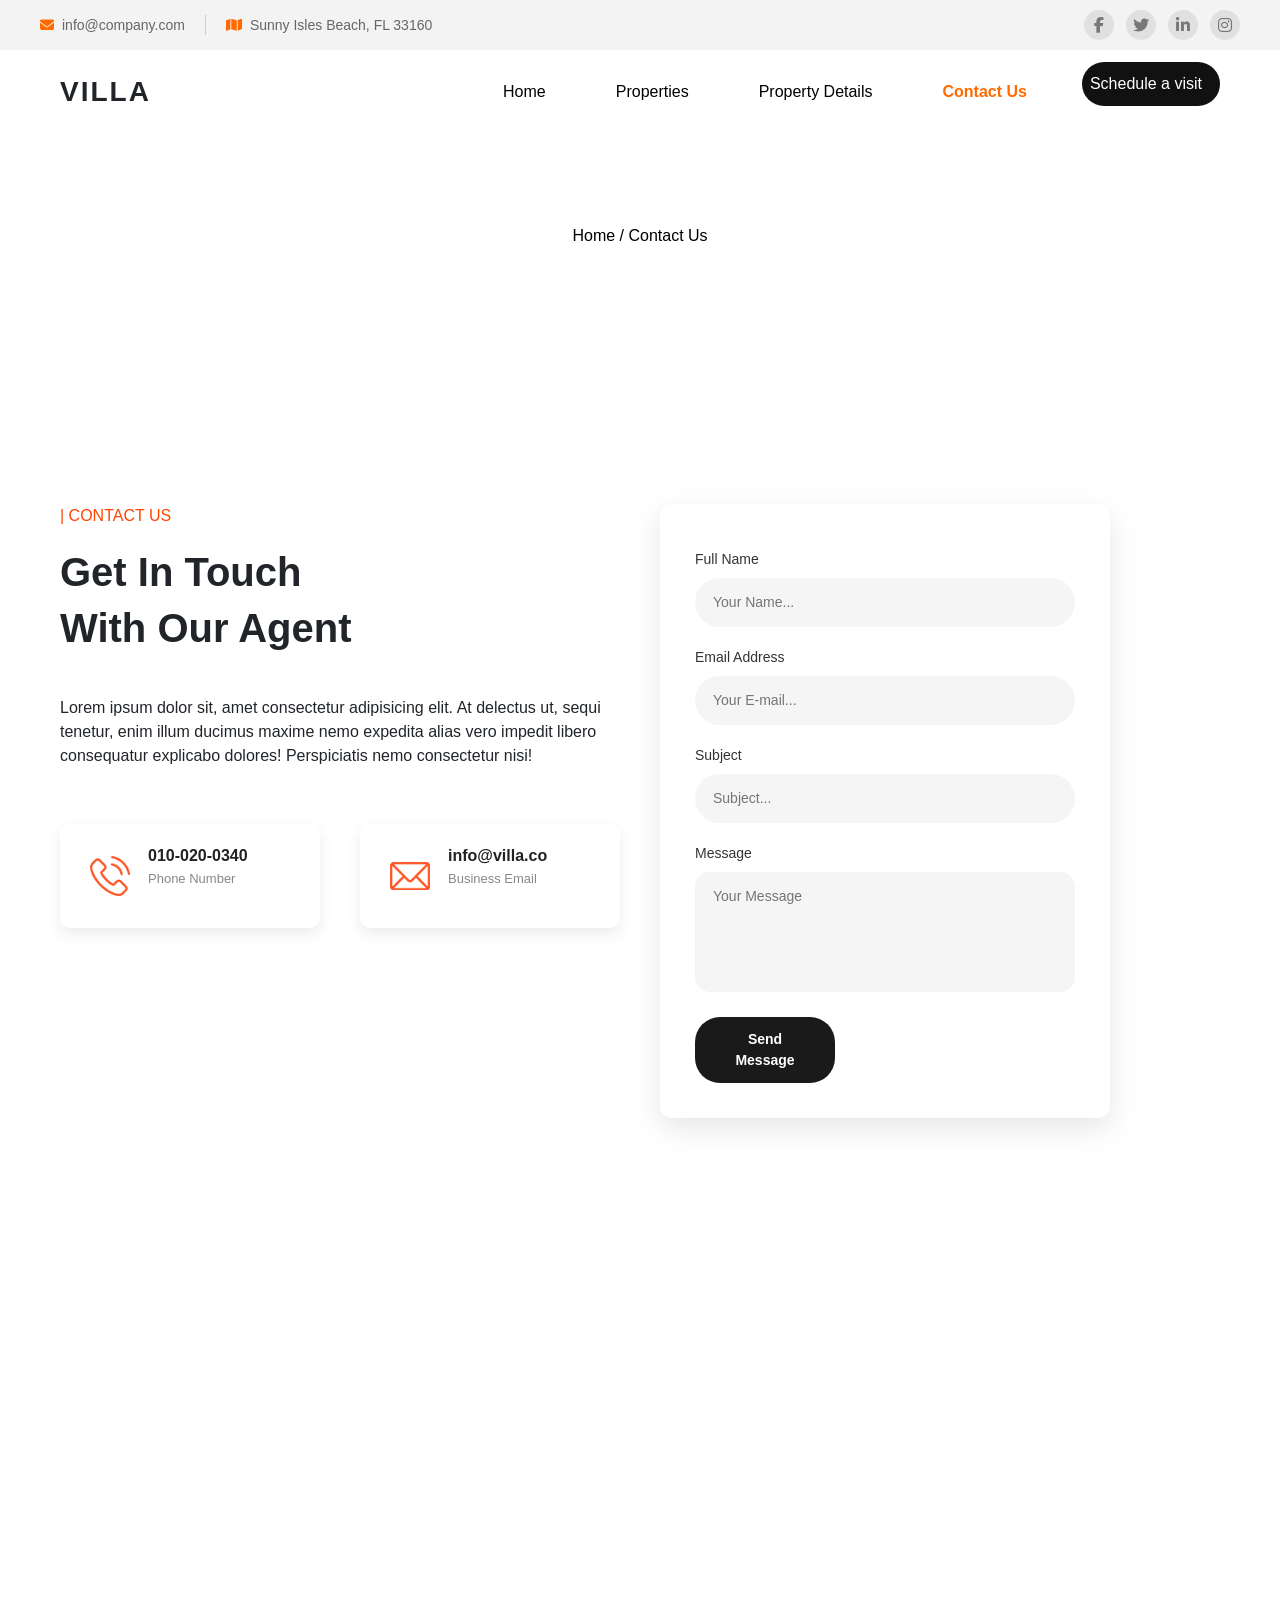
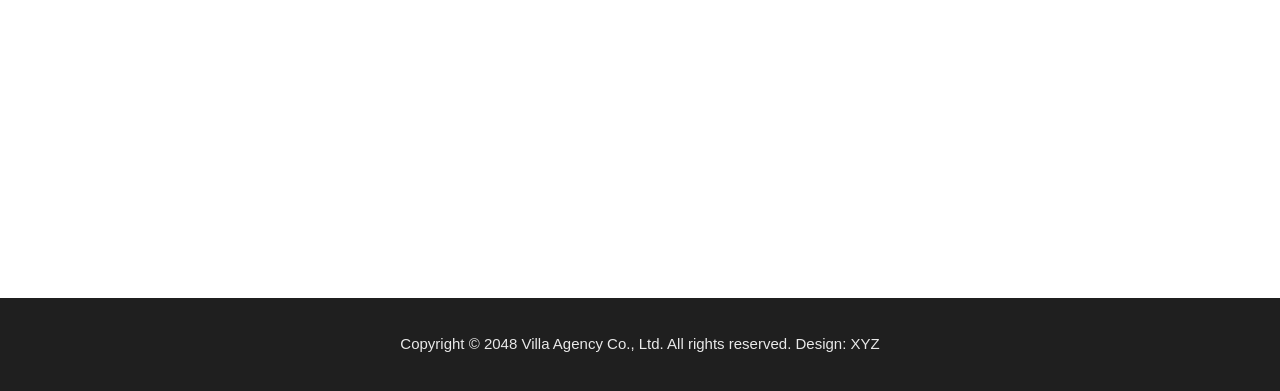
==== commit f57cf886: "Update contact-us.html" ====
--- a/contact-us.html
+++ b/contact-us.html
@@ -78,7 +78,7 @@
       <div class="contact-info-con">
 
         <div class="info-card">
-          <img src="./Images/phone-icon.png" class="icon" />
+          <img src="images/phone-icon.png" class="icon" />
           <div class="info-text">
             <h3>010-020-0340</h3>
             <p>Phone Number</p>
@@ -86,7 +86,7 @@
         </div>
 
         <div class="info-card">
-          <img src="./Images/email-icon.png" class="icon" />
+          <img src="images/email-icon.png" class="icon" />
           <div class="info-text">
             <h3>info@villa.co</h3>
             <p>Business Email</p>
@@ -138,4 +138,4 @@
     </footer>
 </body>
 
-</html>+</html>
